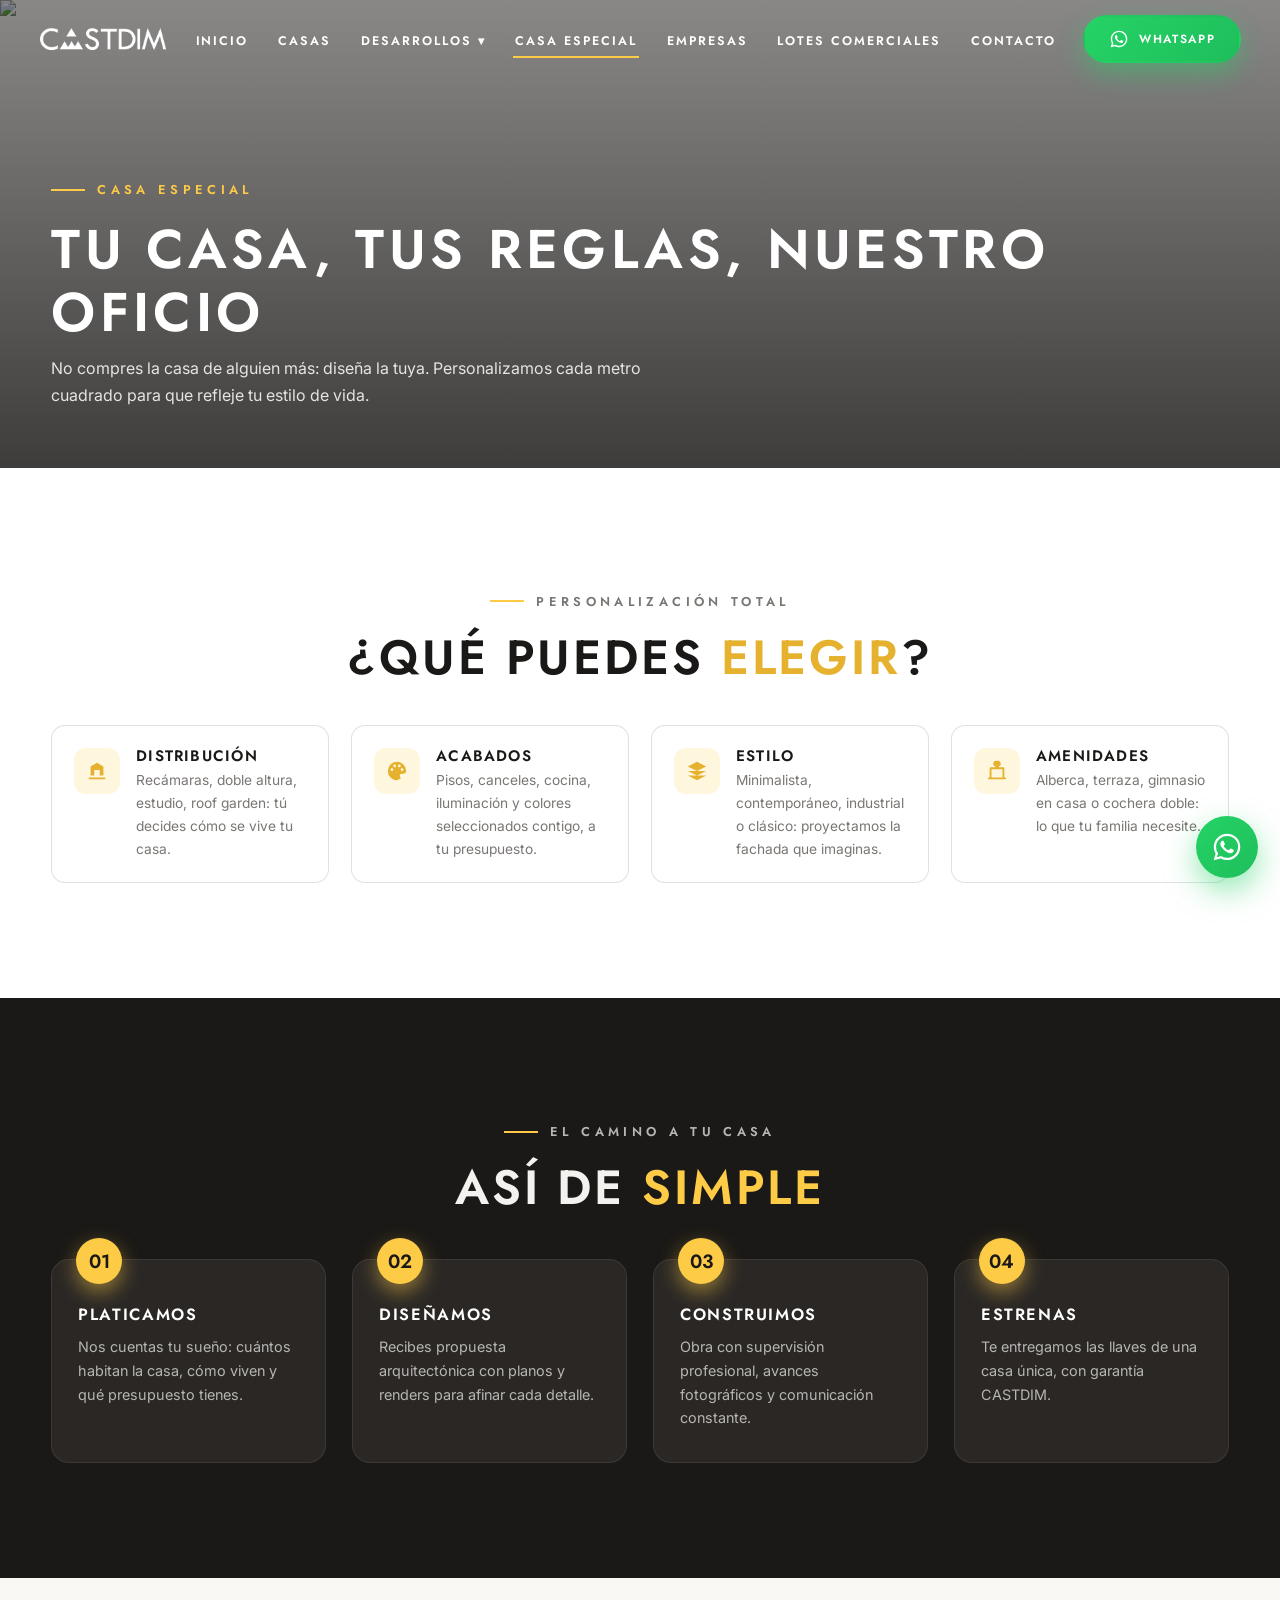
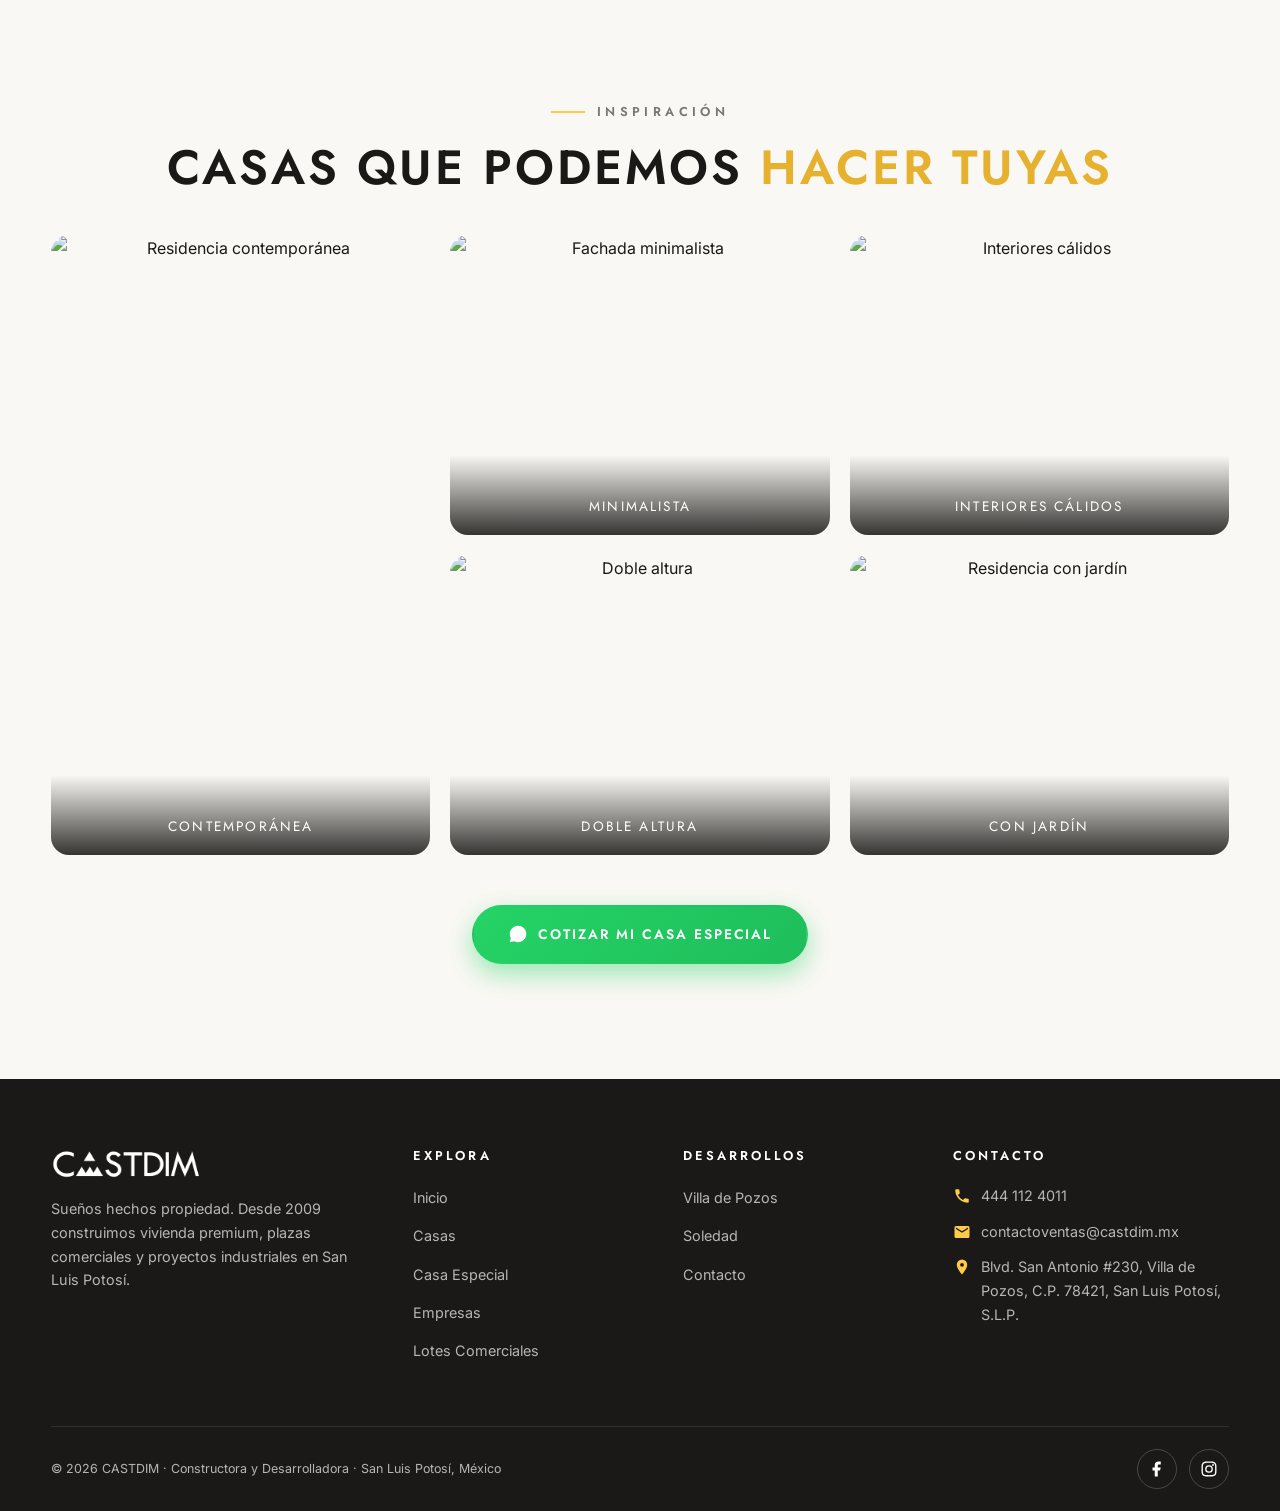
==== casa-especial.html @ ad2b8aef "Add files via upload" ====
<!DOCTYPE html>
<html lang="es">
<head>
  <meta charset="UTF-8">
  <meta name="viewport" content="width=device-width, initial-scale=1">
  <title>Casa Especial · Diseño Personalizado | CASTDIM</title>
  <meta name="description" content="Diseñamos y construimos tu casa a la medida en San Luis Potosí: distribución, acabados y estilo personalizados. Proyectos especiales CASTDIM.">
  <link rel="icon" type="image/png" href="img/castdim-icon.png">
  <link rel="preconnect" href="https://fonts.googleapis.com">
  <link rel="preconnect" href="https://fonts.gstatic.com" crossorigin>
  <link href="https://fonts.googleapis.com/css2?family=Jost:wght@400;500;600&family=Inter:wght@400;500;600&display=swap" rel="stylesheet">
  <link rel="stylesheet" href="css/style.css">
</head>
<body data-page="casa-especial" data-nav="overlay">
  <div id="site-header"></div>

  <section class="page-hero">
    <div class="page-hero__media">
      <img src="https://images.unsplash.com/photo-1512917774080-9991f1c4c750?q=80&w=1900&auto=format&fit=crop" alt="Casa especial personalizada">
    </div>
    <div class="container">
      <span class="kicker">Casa especial</span>
      <h1>Tu casa, tus reglas, nuestro oficio</h1>
      <p>No compres la casa de alguien más: diseña la tuya. Personalizamos cada metro cuadrado para que refleje tu estilo de vida.</p>
    </div>
  </section>

  <section class="section">
    <div class="container center">
      <span class="kicker">Personalización total</span>
      <h2 class="section-title">¿Qué puedes <em>elegir</em>?</h2>
      <div class="perks" style="margin-top:40px; text-align:left;">
        <div class="perk reveal">
          <div class="perk__icon"><svg viewBox="0 0 24 24"><path d="M3 21v-2h18v2H3zM5 17V7l7-4 7 4v10h-4v-6h-6v6H5z"/></svg></div>
          <div><h3>Distribución</h3><p>Recámaras, doble altura, estudio, roof garden: tú decides cómo se vive tu casa.</p></div>
        </div>
        <div class="perk reveal" data-delay="1">
          <div class="perk__icon"><svg viewBox="0 0 24 24"><path d="M12 22a10 10 0 1 1 0-20 10 10 0 0 1 10 10c0 1.66-1.34 3-3 3h-2a2 2 0 0 0-2 2c0 .5.2.98.46 1.34.26.36.46.8.46 1.16 0 1-.9 1.5-1.92 1.5zM6.5 12a1.5 1.5 0 1 0 0-3 1.5 1.5 0 0 0 0 3zm3-4a1.5 1.5 0 1 0 0-3 1.5 1.5 0 0 0 0 3zm5 0a1.5 1.5 0 1 0 0-3 1.5 1.5 0 0 0 0 3zm3 4a1.5 1.5 0 1 0 0-3 1.5 1.5 0 0 0 0 3z"/></svg></div>
          <div><h3>Acabados</h3><p>Pisos, canceles, cocina, iluminación y colores seleccionados contigo, a tu presupuesto.</p></div>
        </div>
        <div class="perk reveal" data-delay="2">
          <div class="perk__icon"><svg viewBox="0 0 24 24"><path d="M12 2 2 7l10 5 10-5-10-5zM2 17l10 5 10-5M2 12l10 5 10-5"/></svg></div>
          <div><h3>Estilo</h3><p>Minimalista, contemporáneo, industrial o clásico: proyectamos la fachada que imaginas.</p></div>
        </div>
        <div class="perk reveal" data-delay="3">
          <div class="perk__icon"><svg viewBox="0 0 24 24"><path d="M12 8c1.1 0 2-.9 2-2s-.9-2-2-2-2 .9-2 2 .9 2 2 2zm9 11h-1V9a1 1 0 0 0-1-1h-5V6.83A3.001 3.001 0 0 0 12 1a3 3 0 0 0-2 5.83V8H5a1 1 0 0 0-1 1v10H3a1 1 0 1 0 0 2h18a1 1 0 1 0 0-2zM6 10h12v9H6v-9z"/></svg></div>
          <div><h3>Amenidades</h3><p>Alberca, terraza, gimnasio en casa o cochera doble: lo que tu familia necesite.</p></div>
        </div>
      </div>
    </div>
  </section>

  <section class="section section--dark">
    <div class="container">
      <div class="center">
        <span class="kicker">El camino a tu casa</span>
        <h2 class="section-title">Así de <em>simple</em></h2>
      </div>
      <div class="steps" style="margin-top:44px;">
        <div class="step reveal">
          <h3>Platicamos</h3>
          <p>Nos cuentas tu sueño: cuántos habitan la casa, cómo viven y qué presupuesto tienes.</p>
        </div>
        <div class="step reveal" data-delay="1">
          <h3>Diseñamos</h3>
          <p>Recibes propuesta arquitectónica con planos y renders para afinar cada detalle.</p>
        </div>
        <div class="step reveal" data-delay="2">
          <h3>Construimos</h3>
          <p>Obra con supervisión profesional, avances fotográficos y comunicación constante.</p>
        </div>
        <div class="step reveal" data-delay="3">
          <h3>Estrenas</h3>
          <p>Te entregamos las llaves de una casa única, con garantía CASTDIM.</p>
        </div>
      </div>
    </div>
  </section>

  <section class="section section--cream">
    <div class="container center">
      <span class="kicker">Inspiración</span>
      <h2 class="section-title">Casas que podemos <em>hacer tuyas</em></h2>
      <div class="gallery" style="margin-top:40px;">
        <figure class="reveal">
          <img src="https://images.unsplash.com/photo-1580587771525-78b9dba3b914?q=80&w=1200&auto=format&fit=crop" alt="Residencia contemporánea">
          <figcaption>Contemporánea</figcaption>
        </figure>
        <figure class="reveal" data-delay="1">
          <img src="https://images.unsplash.com/photo-1600585154526-990dced4db0d?q=80&w=1200&auto=format&fit=crop" alt="Fachada minimalista">
          <figcaption>Minimalista</figcaption>
        </figure>
        <figure class="reveal" data-delay="2">
          <img src="https://images.unsplash.com/photo-1600566753086-00f18fb6b3ea?q=80&w=1200&auto=format&fit=crop" alt="Interiores cálidos">
          <figcaption>Interiores cálidos</figcaption>
        </figure>
        <figure class="reveal" data-delay="3">
          <img src="https://images.unsplash.com/photo-1600607687939-ce8a6c25118c?q=80&w=1200&auto=format&fit=crop" alt="Doble altura">
          <figcaption>Doble altura</figcaption>
        </figure>
        <figure class="reveal" data-delay="4">
          <img src="https://images.unsplash.com/photo-1613490493576-7fde63acd811?q=80&w=1200&auto=format&fit=crop" alt="Residencia con jardín">
          <figcaption>Con jardín</figcaption>
        </figure>
      </div>
      <div style="margin-top:50px;">
        <a class="btn btn--wa" data-wa="Hola CASTDIM, quiero cotizar una Casa Especial diseñada a mi medida."><svg viewBox="0 0 24 24" width="20" height="20" fill="currentColor"><path d="M12.04 2C6.58 2 2.13 6.45 2.13 11.91c0 1.75.46 3.45 1.32 4.95L2 22l5.25-1.38a9.87 9.87 0 0 0 4.79 1.22h.01c5.46 0 9.9-4.45 9.9-9.91 0-2.65-1.03-5.14-2.9-7.01A9.82 9.82 0 0 0 12.04 2z"/></svg> Cotizar mi casa especial</a>
      </div>
    </div>
  </section>

  <div id="site-footer"></div>
  <script src="js/main.js"></script>
</body>
</html>
---- css/style.css ----
/* ============================================================
   CASTDIM — Sueños hechos propiedad
   Hoja de estilos principal
   Paleta: dorado #fecb47 · plata #b7b6b3 · piedra #797673
   ============================================================ */

:root {
  --gold: #fecb47;
  --gold-dark: #e5b12e;
  --silver: #b7b6b3;
  --stone: #797673;
  --ink: #1b1917;
  --ink-soft: #2a2725;
  --paper: #ffffff;
  --cream: #faf8f4;
  --line: rgba(121, 118, 115, 0.22);
  --wa: #25d366;
  --wa-dark: #1ebe5b;
  --shadow-sm: 0 4px 14px rgba(27, 25, 23, 0.08);
  --shadow-md: 0 14px 40px rgba(27, 25, 23, 0.14);
  --shadow-lg: 0 24px 70px rgba(27, 25, 23, 0.22);
  --radius: 18px;
  --font-display: "Jost", "Segoe UI", sans-serif;
  --font-body: "Inter", "Segoe UI", sans-serif;
  --nav-h: 78px;
}

*, *::before, *::after { box-sizing: border-box; margin: 0; padding: 0; }

html { scroll-behavior: smooth; }

body {
  font-family: var(--font-body);
  color: var(--ink);
  background: var(--paper);
  line-height: 1.65;
  -webkit-font-smoothing: antialiased;
  overflow-x: hidden;
}

img { max-width: 100%; display: block; }
a { color: inherit; text-decoration: none; }
ul { list-style: none; }

h1, h2, h3, h4 {
  font-family: var(--font-display);
  font-weight: 600;
  line-height: 1.15;
  letter-spacing: 0.02em;
}

/* ---------- utilidades ---------- */
.container { width: min(1180px, 92%); margin-inline: auto; }

.section { padding: clamp(70px, 9vw, 120px) 0; }
.section--cream { background: var(--cream); }
.section--dark { background: var(--ink); color: #f4f2ef; }

.kicker {
  display: inline-flex;
  align-items: center;
  gap: 12px;
  font-family: var(--font-display);
  font-size: 0.8rem;
  font-weight: 600;
  letter-spacing: 0.34em;
  text-transform: uppercase;
  color: var(--stone);
  margin-bottom: 18px;
}
.kicker::before {
  content: "";
  width: 34px; height: 2px;
  background: var(--gold);
}
.section--dark .kicker { color: var(--silver); }

.section-title {
  font-size: clamp(1.9rem, 4.2vw, 3rem);
  text-transform: uppercase;
  letter-spacing: 0.06em;
  margin-bottom: 20px;
}
.section-title em {
  font-style: normal;
  color: var(--gold-dark);
}
.section--dark .section-title em { color: var(--gold); }

.section-lead {
  max-width: 640px;
  color: var(--stone);
  font-size: 1.06rem;
  margin-bottom: 46px;
}
.section--dark .section-lead { color: var(--silver); }

.center { text-align: center; }
.center .section-lead, .center .kicker { margin-inline: auto; }

/* ---------- botones ---------- */
.btn {
  display: inline-flex;
  align-items: center;
  justify-content: center;
  gap: 10px;
  font-family: var(--font-display);
  font-weight: 600;
  font-size: 0.86rem;
  letter-spacing: 0.14em;
  text-transform: uppercase;
  padding: 16px 34px;
  border-radius: 999px;
  border: 2px solid transparent;
  cursor: pointer;
  transition: transform 0.3s ease, box-shadow 0.3s ease, background 0.3s ease, color 0.3s ease;
  will-change: transform;
}
.btn:hover { transform: translateY(-3px); }
.btn:active { transform: translateY(-1px) scale(0.98); }

.btn--gold {
  background: linear-gradient(135deg, var(--gold), var(--gold-dark));
  color: var(--ink);
  box-shadow: 0 10px 26px rgba(254, 203, 71, 0.4);
}
.btn--gold:hover { box-shadow: 0 16px 34px rgba(254, 203, 71, 0.55); }

.btn--ghost {
  border-color: rgba(255, 255, 255, 0.65);
  color: #fff;
  background: rgba(255, 255, 255, 0.06);
  backdrop-filter: blur(6px);
}
.btn--ghost:hover { background: #fff; color: var(--ink); }

.btn--dark {
  background: var(--ink);
  color: #fff;
}
.btn--dark:hover { background: var(--ink-soft); box-shadow: var(--shadow-md); }

.btn--wa {
  background: linear-gradient(135deg, var(--wa), var(--wa-dark));
  color: #fff;
  box-shadow: 0 10px 26px rgba(37, 211, 102, 0.45);
}
.btn--wa:hover { box-shadow: 0 16px 36px rgba(37, 211, 102, 0.6); }
.btn--wa svg { width: 20px; height: 20px; fill: currentColor; }

/* ---------- navegación ---------- */
.nav {
  position: fixed;
  inset: 0 0 auto 0;
  z-index: 100;
  height: var(--nav-h);
  display: flex;
  align-items: center;
  transition: background 0.4s ease, box-shadow 0.4s ease;
}
.nav--solid {
  background: rgba(255, 255, 255, 0.94);
  backdrop-filter: blur(14px);
  box-shadow: 0 2px 24px rgba(27, 25, 23, 0.1);
}
.nav__inner {
  width: min(1280px, 94%);
  margin-inline: auto;
  display: flex;
  align-items: center;
  justify-content: space-between;
  gap: 20px;
}
.nav__logo img { height: 26px; width: auto; transition: filter 0.4s ease; }
.nav--overlay:not(.nav--solid) .nav__logo img { filter: brightness(0) invert(1); }

.nav__links {
  display: flex;
  align-items: center;
  gap: clamp(14px, 2vw, 30px);
}
.nav__links > li { position: relative; }
.nav__links a.nav__link {
  font-family: var(--font-display);
  font-size: 0.78rem;
  font-weight: 600;
  letter-spacing: 0.16em;
  text-transform: uppercase;
  color: var(--ink);
  padding: 8px 2px;
  position: relative;
  white-space: nowrap;
}
.nav--overlay:not(.nav--solid) .nav__links a.nav__link { color: #fff; }
.nav__links a.nav__link::after {
  content: "";
  position: absolute;
  left: 0; bottom: 0;
  width: 100%; height: 2px;
  background: var(--gold);
  transform: scaleX(0);
  transform-origin: left;
  transition: transform 0.3s ease;
}
.nav__links a.nav__link:hover::after,
.nav__links a.nav__link.is-active::after { transform: scaleX(1); }

/* dropdown desarrollos */
.nav__drop {
  position: absolute;
  top: calc(100% + 14px);
  left: 50%;
  transform: translate(-50%, 8px);
  min-width: 230px;
  background: #fff;
  border-radius: 14px;
  box-shadow: var(--shadow-md);
  padding: 10px;
  opacity: 0;
  visibility: hidden;
  transition: all 0.28s ease;
}
.nav__links li:hover .nav__drop,
.nav__links li:focus-within .nav__drop {
  opacity: 1;
  visibility: visible;
  transform: translate(-50%, 0);
}
.nav__drop a {
  display: block;
  padding: 12px 16px;
  border-radius: 10px;
  font-size: 0.8rem;
  font-family: var(--font-display);
  font-weight: 600;
  letter-spacing: 0.1em;
  text-transform: uppercase;
  color: var(--ink) !important;
  transition: background 0.2s ease;
}
.nav__drop a:hover { background: var(--cream); color: var(--gold-dark) !important; }

/* extras del menú móvil (ícono y mensaje): ocultos en escritorio */
.nav__menu-extra { display: none; }

.nav__cta { flex-shrink: 0; }
.nav__cta .btn { padding: 12px 24px; font-size: 0.74rem; }

/* hamburguesa */
.nav__burger {
  display: none;
  width: 44px; height: 44px;
  background: none;
  border: 0;
  cursor: pointer;
  flex-direction: column;
  align-items: center;
  justify-content: center;
  gap: 6px;
  z-index: 110;
}
.nav__burger span {
  width: 26px; height: 2.5px;
  background: var(--ink);
  border-radius: 2px;
  transition: transform 0.35s ease, opacity 0.35s ease, background 0.35s ease;
}
.nav--overlay:not(.nav--solid) .nav__burger span { background: #fff; }
body.menu-open .nav__burger span { background: var(--ink) !important; }
body.menu-open .nav__burger span:nth-child(1) { transform: translateY(8.5px) rotate(45deg); }
body.menu-open .nav__burger span:nth-child(2) { opacity: 0; }
body.menu-open .nav__burger span:nth-child(3) { transform: translateY(-8.5px) rotate(-45deg); }

/* ---------- hero ---------- */
.hero {
  position: relative;
  min-height: 100svh;
  display: flex;
  align-items: center;
  justify-content: center;
  text-align: center;
  color: #fff;
  overflow: hidden;
  isolation: isolate;
}
.hero__media {
  position: absolute;
  inset: 0;
  z-index: -2;
}
.hero__media img, .hero__media video {
  width: 100%; height: 100%;
  object-fit: cover;
  animation: heroZoom 18s ease-out forwards;
}
@keyframes heroZoom {
  from { transform: scale(1.12); }
  to { transform: scale(1); }
}
.hero::after {
  content: "";
  position: absolute;
  inset: 0;
  z-index: -1;
  background: linear-gradient(180deg, rgba(20, 18, 16, 0.55) 0%, rgba(20, 18, 16, 0.35) 45%, rgba(20, 18, 16, 0.78) 100%);
}
.hero__content { width: min(860px, 92%); padding-top: var(--nav-h); }
.hero__logo {
  height: clamp(52px, 8vw, 92px);
  width: auto;
  margin: 0 auto 26px;
  filter: brightness(0) invert(1) drop-shadow(0 6px 30px rgba(0,0,0,0.35));
  opacity: 0;
  animation: riseIn 1.1s ease 0.2s forwards;
}
.hero__tag {
  font-family: var(--font-display);
  font-weight: 400;
  font-size: clamp(1.05rem, 2.4vw, 1.55rem);
  letter-spacing: 0.42em;
  text-transform: uppercase;
  color: var(--gold);
  opacity: 0;
  animation: riseIn 1.1s ease 0.55s forwards;
}
.hero__sub {
  margin: 22px auto 38px;
  max-width: 560px;
  color: rgba(255, 255, 255, 0.86);
  font-size: 1.05rem;
  opacity: 0;
  animation: riseIn 1.1s ease 0.85s forwards;
}
.hero__actions {
  display: flex;
  gap: 16px;
  justify-content: center;
  flex-wrap: wrap;
  opacity: 0;
  animation: riseIn 1.1s ease 1.1s forwards;
}
@keyframes riseIn {
  from { opacity: 0; transform: translateY(34px); }
  to { opacity: 1; transform: translateY(0); }
}
.hero__scroll {
  position: absolute;
  bottom: 30px; left: 50%;
  transform: translateX(-50%);
  width: 26px; height: 44px;
  border: 2px solid rgba(255, 255, 255, 0.6);
  border-radius: 20px;
  opacity: 0;
  animation: riseIn 1s ease 1.6s forwards;
}
.hero__scroll::before {
  content: "";
  position: absolute;
  top: 8px; left: 50%;
  width: 4px; height: 9px;
  margin-left: -2px;
  border-radius: 4px;
  background: var(--gold);
  animation: scrollDot 1.8s ease-in-out infinite;
}
@keyframes scrollDot {
  0% { transform: translateY(0); opacity: 1; }
  70% { transform: translateY(14px); opacity: 0; }
  100% { transform: translateY(0); opacity: 0; }
}

/* hero interior (páginas secundarias) */
.page-hero {
  position: relative;
  min-height: clamp(380px, 52vh, 520px);
  display: flex;
  align-items: flex-end;
  color: #fff;
  isolation: isolate;
  padding-bottom: 60px;
}
.page-hero__media { position: absolute; inset: 0; z-index: -2; }
.page-hero__media img { width: 100%; height: 100%; object-fit: cover; }
.page-hero::after {
  content: "";
  position: absolute; inset: 0; z-index: -1;
  background: linear-gradient(180deg, rgba(20,18,16,0.5), rgba(20,18,16,0.82));
}
.page-hero h1 {
  font-size: clamp(2rem, 5vw, 3.4rem);
  text-transform: uppercase;
  letter-spacing: 0.08em;
}
.page-hero p { color: rgba(255,255,255,0.85); max-width: 620px; margin-top: 12px; }
.page-hero .kicker { color: var(--gold); }
.page-hero .kicker::before { background: var(--gold); }

/* ---------- franja de estadísticas ---------- */
.stats {
  background: var(--ink);
  color: #fff;
  padding: 54px 0;
}
.stats__grid {
  display: grid;
  grid-template-columns: repeat(3, 1fr);
  gap: 30px;
  text-align: center;
}
.stat__num {
  font-family: var(--font-display);
  font-size: clamp(2.4rem, 5vw, 3.6rem);
  font-weight: 600;
  color: var(--gold);
  line-height: 1;
}
.stat__num span { font-size: 0.6em; }
.stat__label {
  margin-top: 10px;
  font-size: 0.8rem;
  letter-spacing: 0.22em;
  text-transform: uppercase;
  color: var(--silver);
}

/* ---------- historia ---------- */
.split {
  display: grid;
  grid-template-columns: 1fr 1fr;
  gap: clamp(36px, 6vw, 80px);
  align-items: center;
}
.split__media {
  position: relative;
  border-radius: var(--radius);
  overflow: hidden;
  box-shadow: var(--shadow-lg);
}
.split__media img {
  width: 100%;
  height: clamp(340px, 46vw, 520px);
  object-fit: cover;
  transition: transform 0.8s ease;
}
.split__media:hover img { transform: scale(1.05); }
.split__media::after {
  content: "";
  position: absolute;
  inset: auto auto -26px -26px;
  width: 120px; height: 120px;
  background: var(--gold);
  clip-path: polygon(50% 0, 100% 100%, 0 100%);
  opacity: 0.9;
}
.split__body p { color: var(--stone); margin-bottom: 18px; }
.split__body strong { color: var(--ink); }

/* ---------- proyectos (logos privadas) ---------- */
.brands {
  display: grid;
  grid-template-columns: repeat(4, 1fr);
  gap: 26px;
}
.brand-card {
  background: #fff;
  border: 1px solid var(--line);
  border-radius: var(--radius);
  padding: 40px 26px 30px;
  text-align: center;
  transition: transform 0.4s ease, box-shadow 0.4s ease, border-color 0.4s ease;
}
.brand-card:hover {
  transform: translateY(-10px);
  box-shadow: var(--shadow-md);
  border-color: var(--gold);
}
.brand-card img {
  height: 110px;
  width: auto;
  margin: 0 auto 18px;
  object-fit: contain;
}
.brand-card h3 { font-size: 1rem; letter-spacing: 0.14em; text-transform: uppercase; }
.brand-card p { font-size: 0.82rem; color: var(--stone); margin-top: 6px; }
.brand-card .tag {
  display: inline-block;
  margin-top: 14px;
  font-size: 0.68rem;
  font-family: var(--font-display);
  font-weight: 600;
  letter-spacing: 0.16em;
  text-transform: uppercase;
  color: var(--gold-dark);
  background: rgba(254, 203, 71, 0.16);
  border-radius: 999px;
  padding: 6px 14px;
}

/* ---------- tarjetas de propiedades ---------- */
.cards {
  display: grid;
  grid-template-columns: repeat(auto-fit, minmax(300px, 1fr));
  gap: 30px;
}
.card {
  background: #fff;
  border-radius: var(--radius);
  overflow: hidden;
  box-shadow: var(--shadow-sm);
  display: flex;
  flex-direction: column;
  transition: transform 0.45s ease, box-shadow 0.45s ease;
}
.card:hover { transform: translateY(-10px); box-shadow: var(--shadow-lg); }
.card__media {
  position: relative;
  height: 250px;
  overflow: hidden;
}
.card__media img {
  width: 100%; height: 100%;
  object-fit: cover;
  transition: transform 0.7s ease;
}
.card:hover .card__media img { transform: scale(1.09); }
.card__badge {
  position: absolute;
  top: 16px; left: 16px;
  background: var(--gold);
  color: var(--ink);
  font-family: var(--font-display);
  font-size: 0.68rem;
  font-weight: 600;
  letter-spacing: 0.14em;
  text-transform: uppercase;
  padding: 8px 16px;
  border-radius: 999px;
  box-shadow: 0 6px 18px rgba(0,0,0,0.25);
}
.card__badge--dark { background: var(--ink); color: var(--gold); }
.card__body { padding: 28px 26px 30px; display: flex; flex-direction: column; flex: 1; }
.card__body h3 {
  font-size: 1.3rem;
  text-transform: uppercase;
  letter-spacing: 0.08em;
}
.card__loc {
  font-size: 0.82rem;
  color: var(--stone);
  margin: 4px 0 16px;
  display: flex;
  align-items: center;
  gap: 6px;
}
.card__specs {
  display: flex;
  flex-wrap: wrap;
  gap: 10px 18px;
  padding: 14px 0;
  border-top: 1px solid var(--line);
  border-bottom: 1px solid var(--line);
  font-size: 0.84rem;
  color: var(--ink-soft);
}
.card__specs span { display: inline-flex; align-items: center; gap: 7px; }
.card__specs svg { width: 17px; height: 17px; fill: var(--gold-dark); flex-shrink: 0; }
.card__price {
  margin: 18px 0 6px;
  font-family: var(--font-display);
  font-size: 1.55rem;
  font-weight: 600;
}
.card__price s {
  font-size: 0.62em;
  color: var(--stone);
  font-weight: 400;
  margin-right: 10px;
}
.card__body .btn { margin-top: auto; width: 100%; }
.card__body p.card__desc { color: var(--stone); font-size: 0.92rem; margin-bottom: 18px; }

/* ---------- CTA split (¿buscas casa o proyecto?) ---------- */
.choose {
  display: grid;
  grid-template-columns: 1fr 1fr;
  min-height: 520px;
}
.choose__panel {
  position: relative;
  display: flex;
  flex-direction: column;
  justify-content: flex-end;
  padding: clamp(36px, 5vw, 64px);
  color: #fff;
  isolation: isolate;
  overflow: hidden;
}
.choose__panel img {
  position: absolute; inset: 0;
  width: 100%; height: 100%;
  object-fit: cover;
  z-index: -2;
  transition: transform 0.9s ease;
}
.choose__panel::after {
  content: "";
  position: absolute; inset: 0; z-index: -1;
  background: linear-gradient(180deg, rgba(20,18,16,0.24), rgba(20,18,16,0.85));
  transition: background 0.5s ease;
}
.choose__panel:hover img { transform: scale(1.06); }
.choose__panel h3 {
  font-size: clamp(1.5rem, 3vw, 2.2rem);
  text-transform: uppercase;
  letter-spacing: 0.1em;
  margin-bottom: 12px;
}
.choose__panel p { color: rgba(255,255,255,0.85); max-width: 420px; margin-bottom: 26px; }
.choose__panel .btn { align-self: flex-start; }

/* ---------- proceso (casa especial / empresas) ---------- */
.steps {
  display: grid;
  grid-template-columns: repeat(4, 1fr);
  gap: 26px;
  counter-reset: step;
}
.step {
  position: relative;
  background: #fff;
  border-radius: var(--radius);
  border: 1px solid var(--line);
  padding: 46px 26px 32px;
  transition: transform 0.4s ease, box-shadow 0.4s ease;
}
.step:hover { transform: translateY(-8px); box-shadow: var(--shadow-md); }
.step::before {
  counter-increment: step;
  content: counter(step, decimal-leading-zero);
  position: absolute;
  top: -22px; left: 24px;
  font-family: var(--font-display);
  font-size: 1.2rem;
  font-weight: 600;
  color: var(--ink);
  background: var(--gold);
  width: 46px; height: 46px;
  border-radius: 50%;
  display: grid;
  place-items: center;
  box-shadow: 0 8px 20px rgba(254,203,71,0.5);
}
.step h3 { font-size: 1.02rem; text-transform: uppercase; letter-spacing: 0.1em; margin-bottom: 10px; }
.step p { font-size: 0.9rem; color: var(--stone); }

.section--dark .step { background: var(--ink-soft); border-color: rgba(255,255,255,0.08); }
.section--dark .step h3 { color: #fff; }
.section--dark .step p { color: var(--silver); }

/* ---------- galería ---------- */
.gallery {
  display: grid;
  grid-template-columns: repeat(3, 1fr);
  gap: 20px;
}
.gallery figure {
  position: relative;
  border-radius: var(--radius);
  overflow: hidden;
  height: 300px;
}
.gallery figure:nth-child(1) { grid-row: span 2; height: 620px; }
.gallery img {
  width: 100%; height: 100%;
  object-fit: cover;
  transition: transform 0.7s ease;
}
.gallery figure:hover img { transform: scale(1.08); }
.gallery figcaption {
  position: absolute;
  inset: auto 0 0 0;
  padding: 40px 22px 18px;
  background: linear-gradient(transparent, rgba(20,18,16,0.85));
  color: #fff;
  font-family: var(--font-display);
  font-size: 0.85rem;
  letter-spacing: 0.16em;
  text-transform: uppercase;
}

/* ---------- banda CTA ---------- */
.cta-band {
  position: relative;
  isolation: isolate;
  color: #fff;
  text-align: center;
  padding: clamp(80px, 11vw, 140px) 0;
}
.cta-band__media { position: absolute; inset: 0; z-index: -2; }
.cta-band__media img { width: 100%; height: 100%; object-fit: cover; }
.cta-band::after {
  content: "";
  position: absolute; inset: 0; z-index: -1;
  background: rgba(20, 18, 16, 0.78);
}
.cta-band h2 {
  font-size: clamp(1.8rem, 4vw, 2.8rem);
  text-transform: uppercase;
  letter-spacing: 0.1em;
  max-width: 780px;
  margin: 0 auto 18px;
}
.cta-band h2 em { font-style: normal; color: var(--gold); }
.cta-band p { color: rgba(255,255,255,0.82); max-width: 560px; margin: 0 auto 36px; }
.cta-band .btn-row { display: flex; gap: 16px; justify-content: center; flex-wrap: wrap; }

/* ---------- listas de beneficios ---------- */
.perks {
  display: grid;
  grid-template-columns: repeat(auto-fit, minmax(240px, 1fr));
  gap: 22px;
}
.perk {
  display: flex;
  gap: 16px;
  align-items: flex-start;
  background: #fff;
  border: 1px solid var(--line);
  border-radius: 14px;
  padding: 22px;
  transition: transform 0.35s ease, box-shadow 0.35s ease;
}
.perk:hover { transform: translateY(-5px); box-shadow: var(--shadow-sm); }
.perk__icon {
  flex-shrink: 0;
  width: 46px; height: 46px;
  border-radius: 12px;
  background: rgba(254, 203, 71, 0.18);
  display: grid;
  place-items: center;
}
.perk__icon svg { width: 22px; height: 22px; fill: var(--gold-dark); }
.perk h3 { font-size: 0.95rem; text-transform: uppercase; letter-spacing: 0.08em; margin-bottom: 4px; }
.perk p { font-size: 0.86rem; color: var(--stone); }

/* ---------- contacto ---------- */
.contact-grid {
  display: grid;
  grid-template-columns: 1fr 1.15fr;
  gap: clamp(36px, 5vw, 70px);
  align-items: start;
}
.contact-item {
  display: flex;
  gap: 18px;
  align-items: flex-start;
  padding: 20px 0;
  border-bottom: 1px solid var(--line);
}
.contact-item:last-of-type { border-bottom: 0; }
.contact-item .perk__icon { background: rgba(254, 203, 71, 0.2); }
.contact-item h3 { font-size: 0.8rem; letter-spacing: 0.2em; text-transform: uppercase; color: var(--stone); margin-bottom: 4px; }
.contact-item a, .contact-item p { font-size: 1.02rem; font-weight: 500; color: var(--ink); }
.contact-item a:hover { color: var(--gold-dark); }

.form {
  background: #fff;
  border-radius: var(--radius);
  box-shadow: var(--shadow-md);
  padding: clamp(28px, 4vw, 46px);
}
.form h3 { text-transform: uppercase; letter-spacing: 0.1em; margin-bottom: 8px; }
.form > p { color: var(--stone); font-size: 0.92rem; margin-bottom: 26px; }
.form label {
  display: block;
  font-family: var(--font-display);
  font-size: 0.72rem;
  font-weight: 600;
  letter-spacing: 0.18em;
  text-transform: uppercase;
  color: var(--stone);
  margin: 18px 0 8px;
}
.form input, .form select, .form textarea {
  width: 100%;
  font-family: var(--font-body);
  font-size: 0.98rem;
  color: var(--ink);
  background: var(--cream);
  border: 1.5px solid transparent;
  border-radius: 12px;
  padding: 14px 16px;
  outline: none;
  transition: border-color 0.25s ease, background 0.25s ease;
}
.form input:focus, .form select:focus, .form textarea:focus {
  border-color: var(--gold);
  background: #fff;
}
.form textarea { min-height: 120px; resize: vertical; }
.form .btn { width: 100%; margin-top: 26px; }

.map-wrap {
  border-radius: var(--radius);
  overflow: hidden;
  box-shadow: var(--shadow-md);
  height: 420px;
}
.map-wrap iframe { width: 100%; height: 100%; border: 0; }

/* ---------- footer ---------- */
.footer {
  background: var(--ink);
  color: var(--silver);
  padding: 70px 0 0;
}
.footer__grid {
  display: grid;
  grid-template-columns: 1.4fr 1fr 1fr 1.2fr;
  gap: 40px;
  padding-bottom: 50px;
}
.footer__brand img { height: 30px; width: auto; filter: brightness(0) invert(1); margin-bottom: 18px; }
.footer__brand p { font-size: 0.9rem; max-width: 300px; }
.footer h4 {
  color: #fff;
  font-size: 0.8rem;
  letter-spacing: 0.24em;
  text-transform: uppercase;
  margin-bottom: 20px;
}
.footer ul li { margin-bottom: 12px; }
.footer ul a {
  font-size: 0.9rem;
  transition: color 0.25s ease, padding-left 0.25s ease;
}
.footer ul a:hover { color: var(--gold); padding-left: 6px; }
.footer__contact li {
  display: flex;
  gap: 10px;
  font-size: 0.9rem;
  margin-bottom: 14px;
}
.footer__contact svg { width: 18px; height: 18px; fill: var(--gold); flex-shrink: 0; margin-top: 3px; }
.footer__bottom {
  border-top: 1px solid rgba(255,255,255,0.1);
  padding: 22px 0;
  display: flex;
  justify-content: space-between;
  align-items: center;
  gap: 14px;
  flex-wrap: wrap;
  font-size: 0.78rem;
}
.footer__social { display: flex; gap: 12px; }
.footer__social a {
  width: 40px; height: 40px;
  border-radius: 50%;
  border: 1px solid rgba(255,255,255,0.2);
  display: grid;
  place-items: center;
  transition: background 0.3s ease, border-color 0.3s ease, transform 0.3s ease;
}
.footer__social a:hover { background: var(--gold); border-color: var(--gold); transform: translateY(-4px); }
.footer__social svg { width: 18px; height: 18px; fill: #fff; transition: fill 0.3s ease; }
.footer__social a:hover svg { fill: var(--ink); }

/* ---------- botón flotante WhatsApp ---------- */
.wa-float {
  position: fixed;
  right: 22px; bottom: 22px;
  z-index: 90;
  width: 62px; height: 62px;
  border-radius: 50%;
  background: linear-gradient(135deg, var(--wa), var(--wa-dark));
  display: grid;
  place-items: center;
  box-shadow: 0 12px 30px rgba(37, 211, 102, 0.5);
  transition: transform 0.3s ease;
  animation: waPulse 2.6s ease-out infinite;
}
.wa-float:hover { transform: scale(1.1) rotate(8deg); }
.wa-float svg { width: 32px; height: 32px; fill: #fff; }
@keyframes waPulse {
  0% { box-shadow: 0 12px 30px rgba(37,211,102,0.5), 0 0 0 0 rgba(37,211,102,0.45); }
  70% { box-shadow: 0 12px 30px rgba(37,211,102,0.5), 0 0 0 22px rgba(37,211,102,0); }
  100% { box-shadow: 0 12px 30px rgba(37,211,102,0.5), 0 0 0 0 rgba(37,211,102,0); }
}

/* ---------- animaciones de scroll ---------- */
.reveal {
  opacity: 0;
  transform: translateY(44px);
  transition: opacity 0.9s cubic-bezier(0.16, 1, 0.3, 1), transform 0.9s cubic-bezier(0.16, 1, 0.3, 1);
}
.reveal--left { transform: translateX(-54px); }
.reveal--right { transform: translateX(54px); }
.reveal.is-visible { opacity: 1; transform: none; }
.reveal[data-delay="1"] { transition-delay: 0.12s; }
.reveal[data-delay="2"] { transition-delay: 0.24s; }
.reveal[data-delay="3"] { transition-delay: 0.36s; }
.reveal[data-delay="4"] { transition-delay: 0.48s; }

/* placeholder para imágenes rotas */
img.img-fallback {
  background: linear-gradient(135deg, var(--silver), var(--stone));
  object-fit: cover;
}

/* ---------- responsive ---------- */
@media (max-width: 1024px) {
  .brands { grid-template-columns: repeat(2, 1fr); }
  .steps { grid-template-columns: repeat(2, 1fr); gap: 34px 22px; }
  .footer__grid { grid-template-columns: 1fr 1fr; }
}

@media (max-width: 880px) {
  :root { --nav-h: 68px; }

  /* backdrop-filter convierte al nav en contenedor de elementos fixed
     y rompe el menú de pantalla completa: en móvil se desactiva */
  .nav--solid {
    backdrop-filter: none;
    -webkit-backdrop-filter: none;
    background: rgba(255, 255, 255, 0.98);
  }

  .nav__cta { display: none; }
  .nav__burger { display: flex; }
  .nav__links {
    position: fixed;
    inset: 0;
    background: rgba(255, 255, 255, 0.98);
    backdrop-filter: blur(18px);
    flex-direction: column;
    justify-content: center;
    gap: 8px;
    opacity: 0;
    visibility: hidden;
    transition: opacity 0.4s ease;
    z-index: 105;
  }
  body.menu-open .nav__links { opacity: 1; visibility: visible; }
  .nav__links a.nav__link {
    color: var(--ink) !important;
    font-size: 1.05rem;
    padding: 12px 20px;
  }
  .nav__links > li {
    opacity: 0;
    transform: translateY(18px);
    transition: opacity 0.4s ease, transform 0.4s ease;
  }
  body.menu-open .nav__links > li { opacity: 1; transform: none; }
  body.menu-open .nav__links > li:nth-child(1) { transition-delay: 0.05s; }
  body.menu-open .nav__links > li:nth-child(2) { transition-delay: 0.08s; }
  body.menu-open .nav__links > li:nth-child(3) { transition-delay: 0.13s; }
  body.menu-open .nav__links > li:nth-child(4) { transition-delay: 0.18s; }
  body.menu-open .nav__links > li:nth-child(5) { transition-delay: 0.23s; }
  body.menu-open .nav__links > li:nth-child(6) { transition-delay: 0.28s; }
  body.menu-open .nav__links > li:nth-child(7) { transition-delay: 0.33s; }
  body.menu-open .nav__links > li:nth-child(8) { transition-delay: 0.38s; }
  body.menu-open .nav__links > li:nth-child(9) { transition-delay: 0.43s; }
  body.menu-open .nav__links > li:nth-child(10) { transition-delay: 0.48s; }

  /* extras del menú móvil */
  .nav__menu-extra { display: block; }
  .nav__links > li.nav__menu-msg-wrap {
    position: absolute;
    top: 88px;
    left: 0;
    right: 0;
    text-align: center;
    pointer-events: none;
  }
  .nav__menu-msg {
    display: inline-flex;
    align-items: center;
    gap: 12px;
    font-family: var(--font-display);
    font-size: 0.72rem;
    font-weight: 600;
    letter-spacing: 0.3em;
    text-transform: uppercase;
    color: var(--stone);
  }
  .nav__menu-msg::before,
  .nav__menu-msg::after {
    content: "";
    width: 26px;
    height: 2px;
    background: var(--gold);
  }
  .nav__menu-icon-wrap { margin-bottom: 10px; }
  .nav__menu-icon {
    height: 56px;
    width: auto;
    margin: 0 auto;
  }
  .nav__drop {
    position: static;
    transform: none;
    opacity: 1;
    visibility: visible;
    box-shadow: none;
    background: transparent;
    min-width: 0;
    padding: 0;
    text-align: center;
  }
  .nav__drop a { font-size: 0.82rem; color: var(--stone) !important; padding: 8px; }
  body.menu-open { overflow: hidden; }

  .split { grid-template-columns: 1fr; }
  .choose { grid-template-columns: 1fr; }
  .choose__panel { min-height: 380px; }
  .contact-grid { grid-template-columns: 1fr; }
  .gallery { grid-template-columns: 1fr 1fr; }
  .gallery figure:nth-child(1) { grid-row: auto; height: 300px; grid-column: span 2; }
}

@media (max-width: 560px) {
  .stats__grid { grid-template-columns: 1fr; gap: 34px; }
  .brands { grid-template-columns: 1fr; }
  .steps { grid-template-columns: 1fr; gap: 36px; }
  .gallery { grid-template-columns: 1fr; }
  .gallery figure:nth-child(1) { grid-column: auto; }
  .footer__grid { grid-template-columns: 1fr; gap: 34px; }
  .btn { width: 100%; }
  .hero__actions .btn, .cta-band .btn-row .btn { width: min(320px, 100%); }
  .wa-float { width: 56px; height: 56px; right: 16px; bottom: 16px; }
}

/* reduce motion */
@media (prefers-reduced-motion: reduce) {
  *, *::before, *::after {
    animation-duration: 0.01ms !important;
    animation-iteration-count: 1 !important;
    transition-duration: 0.01ms !important;
  }
  html { scroll-behavior: auto; }
  .reveal { opacity: 1; transform: none; }
}
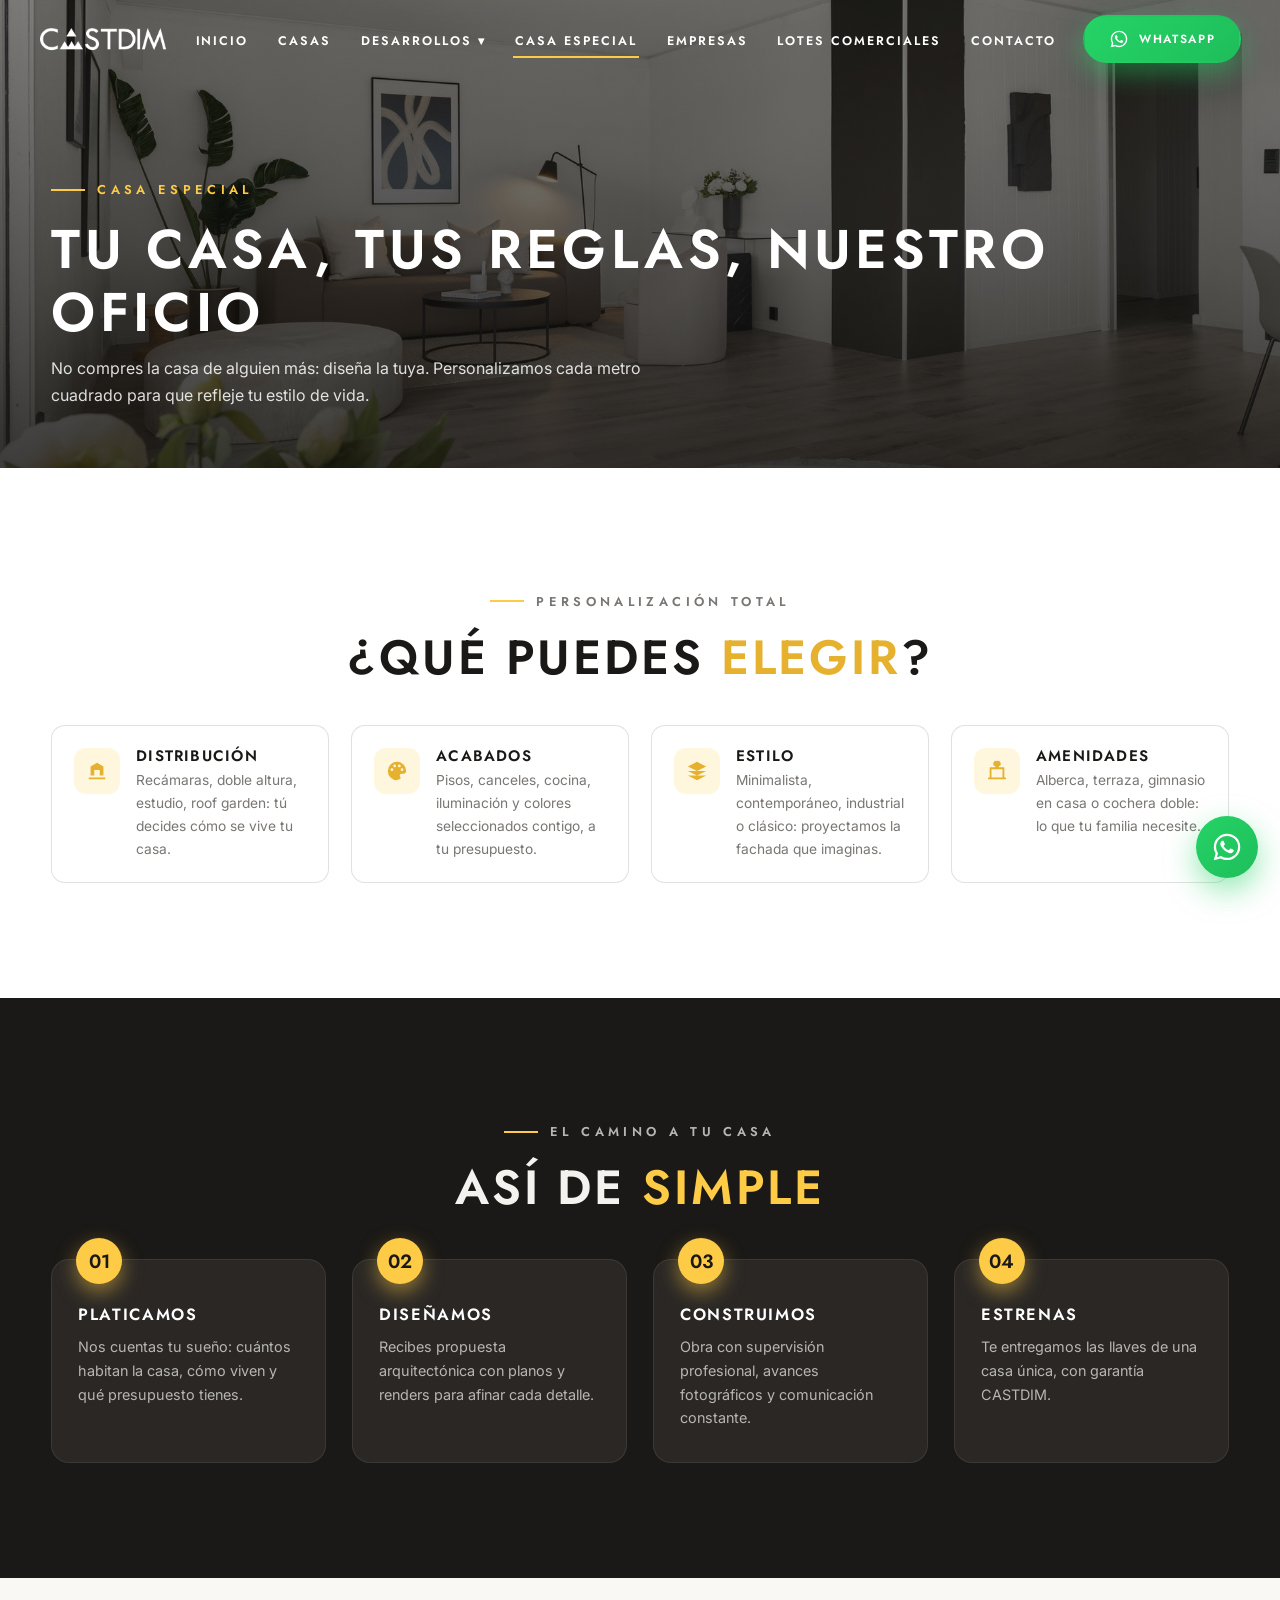
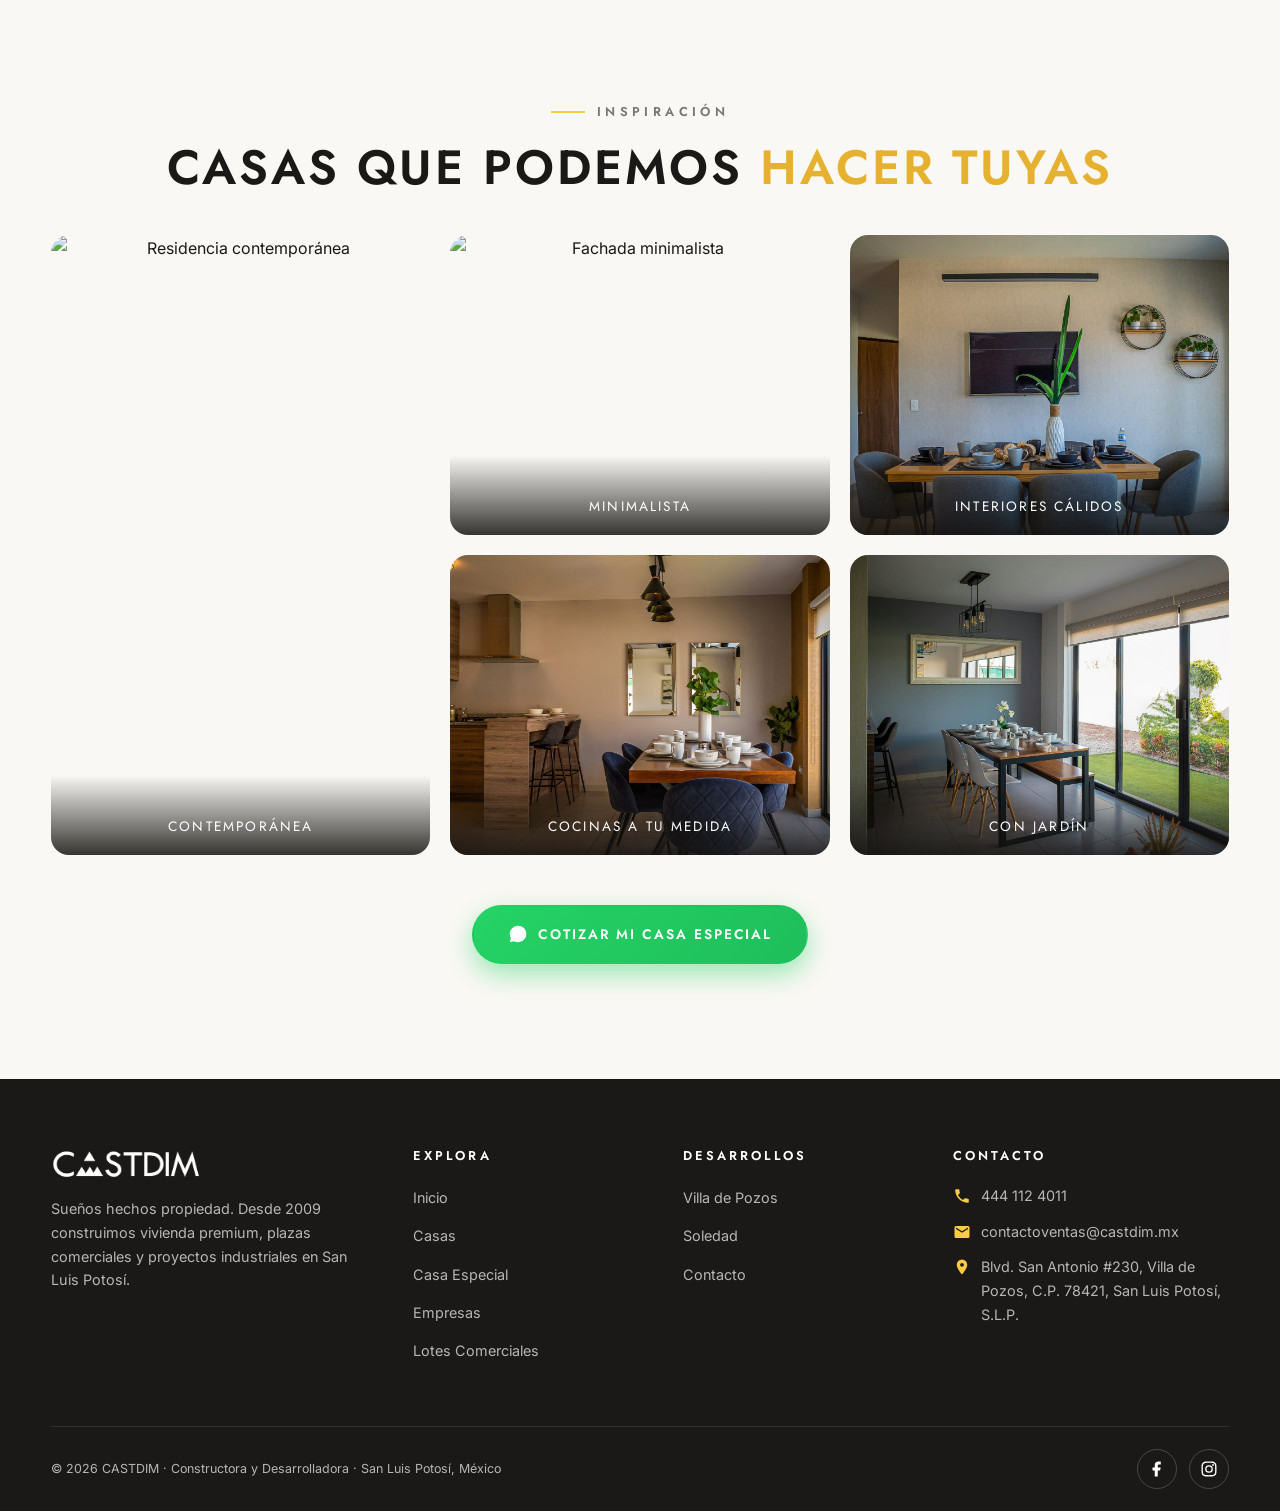
==== commit a6078151: "Actualización general del sitio - Portada minimalista: fondo blanco, logo oscuro y lema oficial en M" ====
--- a/casa-especial.html
+++ b/casa-especial.html
@@ -16,7 +16,7 @@
 
   <section class="page-hero">
     <div class="page-hero__media">
-      <img src="https://images.unsplash.com/photo-1512917774080-9991f1c4c750?q=80&w=1900&auto=format&fit=crop" alt="Casa especial personalizada">
+      <img src="img/interior-sala.jpg" alt="Casa especial personalizada">
     </div>
     <div class="container">
       <span class="kicker">Casa especial</span>
@@ -83,33 +83,33 @@
       <h2 class="section-title">Casas que podemos <em>hacer tuyas</em></h2>
       <div class="gallery" style="margin-top:40px;">
         <figure class="reveal">
-          <img src="https://images.unsplash.com/photo-1580587771525-78b9dba3b914?q=80&w=1200&auto=format&fit=crop" alt="Residencia contemporánea">
+          <img src="https://isdhjai.github.io/Terram-Beirut/images/fachada.jpg" alt="Residencia contemporánea">
           <figcaption>Contemporánea</figcaption>
         </figure>
         <figure class="reveal" data-delay="1">
-          <img src="https://images.unsplash.com/photo-1600585154526-990dced4db0d?q=80&w=1200&auto=format&fit=crop" alt="Fachada minimalista">
+          <img src="https://isdhjai.github.io/Terram-Marsella/images/fachada.jpg" alt="Fachada minimalista">
           <figcaption>Minimalista</figcaption>
         </figure>
         <figure class="reveal" data-delay="2">
-          <img src="https://images.unsplash.com/photo-1600566753086-00f18fb6b3ea?q=80&w=1200&auto=format&fit=crop" alt="Interiores cálidos">
+          <img src="img/interior-comedor-tv.jpg" alt="Interiores cálidos">
           <figcaption>Interiores cálidos</figcaption>
         </figure>
         <figure class="reveal" data-delay="3">
-          <img src="https://images.unsplash.com/photo-1600607687939-ce8a6c25118c?q=80&w=1200&auto=format&fit=crop" alt="Doble altura">
-          <figcaption>Doble altura</figcaption>
+          <img src="img/interior-cocina-barra.jpg" alt="Cocina a tu medida">
+          <figcaption>Cocinas a tu medida</figcaption>
         </figure>
         <figure class="reveal" data-delay="4">
-          <img src="https://images.unsplash.com/photo-1613490493576-7fde63acd811?q=80&w=1200&auto=format&fit=crop" alt="Residencia con jardín">
+          <img src="img/interior-comedor-jardin.jpg" alt="Residencia con jardín">
           <figcaption>Con jardín</figcaption>
         </figure>
       </div>
       <div style="margin-top:50px;">
-        <a class="btn btn--wa" data-wa="Hola CASTDIM, quiero cotizar una Casa Especial diseñada a mi medida."><svg viewBox="0 0 24 24" width="20" height="20" fill="currentColor"><path d="M12.04 2C6.58 2 2.13 6.45 2.13 11.91c0 1.75.46 3.45 1.32 4.95L2 22l5.25-1.38a9.87 9.87 0 0 0 4.79 1.22h.01c5.46 0 9.9-4.45 9.9-9.91 0-2.65-1.03-5.14-2.9-7.01A9.82 9.82 0 0 0 12.04 2z"/></svg> Cotizar mi casa especial</a>
+        <a class="btn btn--wa" data-wa-num="524444289945" data-wa="Hola CASTDIM, quiero cotizar una Casa Especial diseñada a mi medida."><svg viewBox="0 0 24 24" width="20" height="20" fill="currentColor"><path d="M12.04 2C6.58 2 2.13 6.45 2.13 11.91c0 1.75.46 3.45 1.32 4.95L2 22l5.25-1.38a9.87 9.87 0 0 0 4.79 1.22h.01c5.46 0 9.9-4.45 9.9-9.91 0-2.65-1.03-5.14-2.9-7.01A9.82 9.82 0 0 0 12.04 2z"/></svg> Cotizar mi casa especial</a>
       </div>
     </div>
   </section>
 
   <div id="site-footer"></div>
-  <script src="js/main.js"></script>
+  <script src="js/main.js?v=2"></script>
 </body>
 </html>
--- a/css/style.css
+++ b/css/style.css
@@ -279,58 +279,45 @@
   align-items: center;
   justify-content: center;
   text-align: center;
-  color: #fff;
+  color: var(--ink);
+  background: var(--paper);
   overflow: hidden;
   isolation: isolate;
 }
-.hero__media {
-  position: absolute;
-  inset: 0;
-  z-index: -2;
-}
-.hero__media img, .hero__media video {
-  width: 100%; height: 100%;
-  object-fit: cover;
-  animation: heroZoom 18s ease-out forwards;
-}
-@keyframes heroZoom {
-  from { transform: scale(1.12); }
-  to { transform: scale(1); }
-}
-.hero::after {
-  content: "";
-  position: absolute;
-  inset: 0;
-  z-index: -1;
-  background: linear-gradient(180deg, rgba(20, 18, 16, 0.55) 0%, rgba(20, 18, 16, 0.35) 45%, rgba(20, 18, 16, 0.78) 100%);
-}
 .hero__content { width: min(860px, 92%); padding-top: var(--nav-h); }
 .hero__logo {
-  height: clamp(52px, 8vw, 92px);
+  height: clamp(64px, 10vw, 118px);
   width: auto;
-  margin: 0 auto 26px;
-  filter: brightness(0) invert(1) drop-shadow(0 6px 30px rgba(0,0,0,0.35));
+  margin: 0 auto 30px;
   opacity: 0;
   animation: riseIn 1.1s ease 0.2s forwards;
 }
 .hero__tag {
-  font-family: var(--font-display);
+  font-family: "Montserrat", var(--font-body);
   font-weight: 400;
-  font-size: clamp(1.05rem, 2.4vw, 1.55rem);
-  letter-spacing: 0.42em;
-  text-transform: uppercase;
-  color: var(--gold);
+  font-size: clamp(1.35rem, 3.2vw, 2.1rem);
+  letter-spacing: 0.01em;
+  color: var(--ink);
   opacity: 0;
   animation: riseIn 1.1s ease 0.55s forwards;
 }
+.hero__tag strong { font-weight: 700; }
+.hero__tag span { color: var(--gold); }
 .hero__sub {
   margin: 22px auto 38px;
   max-width: 560px;
-  color: rgba(255, 255, 255, 0.86);
+  color: var(--stone);
   font-size: 1.05rem;
   opacity: 0;
   animation: riseIn 1.1s ease 0.85s forwards;
 }
+.hero .btn--ghost {
+  border-color: var(--stone);
+  color: var(--ink);
+  background: transparent;
+  backdrop-filter: none;
+}
+.hero .btn--ghost:hover { background: var(--ink); color: #fff; border-color: var(--ink); }
 .hero__actions {
   display: flex;
   gap: 16px;
@@ -348,7 +335,7 @@
   bottom: 30px; left: 50%;
   transform: translateX(-50%);
   width: 26px; height: 44px;
-  border: 2px solid rgba(255, 255, 255, 0.6);
+  border: 2px solid var(--silver);
   border-radius: 20px;
   opacity: 0;
   animation: riseIn 1s ease 1.6s forwards;
@@ -495,6 +482,92 @@
   border-radius: 999px;
   padding: 6px 14px;
 }
+/* logos blancos: chip oscuro para que sean visibles sobre tarjeta blanca */
+.brand-card img.logo--dark {
+  background: var(--ink);
+  padding: 12px 16px;
+  border-radius: 12px;
+}
+.brand-card .tag--done {
+  color: var(--stone);
+  background: rgba(121, 118, 115, 0.14);
+}
+
+/* ---------- modal de desarrollo (pestaña emergente) ---------- */
+.modal-overlay {
+  position: fixed;
+  inset: 0;
+  z-index: 200;
+  background: rgba(20, 18, 16, 0.65);
+  display: flex;
+  align-items: center;
+  justify-content: center;
+  padding: 20px;
+  opacity: 0;
+  visibility: hidden;
+  transition: opacity 0.3s ease, visibility 0.3s ease;
+}
+.modal-overlay.is-open { opacity: 1; visibility: visible; }
+.modal {
+  background: #fff;
+  border-radius: var(--radius);
+  width: min(680px, 100%);
+  max-height: min(88vh, 900px);
+  overflow-y: auto;
+  position: relative;
+  transform: translateY(24px);
+  transition: transform 0.3s ease;
+  box-shadow: var(--shadow-lg);
+}
+.modal-overlay.is-open .modal { transform: translateY(0); }
+.modal__close {
+  position: absolute;
+  top: 14px; right: 14px;
+  z-index: 2;
+  width: 38px; height: 38px;
+  border: none;
+  border-radius: 50%;
+  background: rgba(255, 255, 255, 0.92);
+  color: var(--ink);
+  font-size: 1.1rem;
+  line-height: 1;
+  cursor: pointer;
+  box-shadow: var(--shadow-sm);
+}
+.modal__close:hover { background: var(--gold); }
+.modal__media { height: 250px; overflow: hidden; }
+.modal__media img { width: 100%; height: 100%; object-fit: cover; }
+.modal__media--soon {
+  display: flex;
+  align-items: center;
+  justify-content: center;
+  background: linear-gradient(135deg, var(--cream), #ece8e0);
+}
+.modal__media--soon img { width: 26%; height: auto; object-fit: contain; opacity: 0.85; }
+.modal__body { padding: 30px 32px 34px; }
+.modal__body h3 { font-size: 1.45rem; text-transform: uppercase; letter-spacing: 0.08em; }
+.modal__body p { color: var(--ink-soft); font-size: 0.95rem; margin: 14px 0 0; }
+.modal__amenities { display: flex; flex-wrap: wrap; gap: 8px; margin: 18px 0 0; }
+.modal__amenities span {
+  font-size: 0.76rem;
+  background: var(--cream);
+  border: 1px solid var(--line);
+  border-radius: 999px;
+  padding: 6px 12px;
+  color: var(--ink-soft);
+}
+.modal__models { list-style: none; margin: 20px 0 0; border-top: 1px solid var(--line); }
+.modal__models li {
+  display: flex;
+  justify-content: space-between;
+  gap: 12px;
+  padding: 10px 0;
+  border-bottom: 1px solid var(--line);
+  font-size: 0.9rem;
+  color: var(--ink-soft);
+}
+.modal__models li b { font-weight: 600; color: var(--ink); }
+.modal__body .btn { width: 100%; margin-top: 24px; }
 
 /* ---------- tarjetas de propiedades ---------- */
 .cards {
@@ -578,6 +651,38 @@
 }
 .card__body .btn { margin-top: auto; width: 100%; }
 .card__body p.card__desc { color: var(--stone); font-size: 0.92rem; margin-bottom: 18px; }
+.card__from {
+  font-size: 0.6em;
+  color: var(--stone);
+  font-weight: 400;
+  margin-right: 8px;
+  text-transform: uppercase;
+  letter-spacing: 0.08em;
+}
+.card__media--soon {
+  display: flex;
+  align-items: center;
+  justify-content: center;
+  background: linear-gradient(135deg, var(--cream), #ece8e0);
+}
+.card__media--soon img {
+  width: 46%;
+  height: auto;
+  object-fit: contain;
+  opacity: 0.85;
+}
+.card:hover .card__media--soon img,
+.card:hover .card__media.card__media--soon img { transform: none; }
+
+/* encabezado de grupo dentro de secciones de casas */
+.group-head {
+  font-size: clamp(1.15rem, 2.2vw, 1.5rem);
+  text-transform: uppercase;
+  letter-spacing: 0.12em;
+  margin: clamp(44px, 6vw, 64px) 0 24px;
+  padding-left: 16px;
+  border-left: 4px solid var(--gold);
+}
 
 /* ---------- CTA split (¿buscas casa o proyecto?) ---------- */
 .choose {
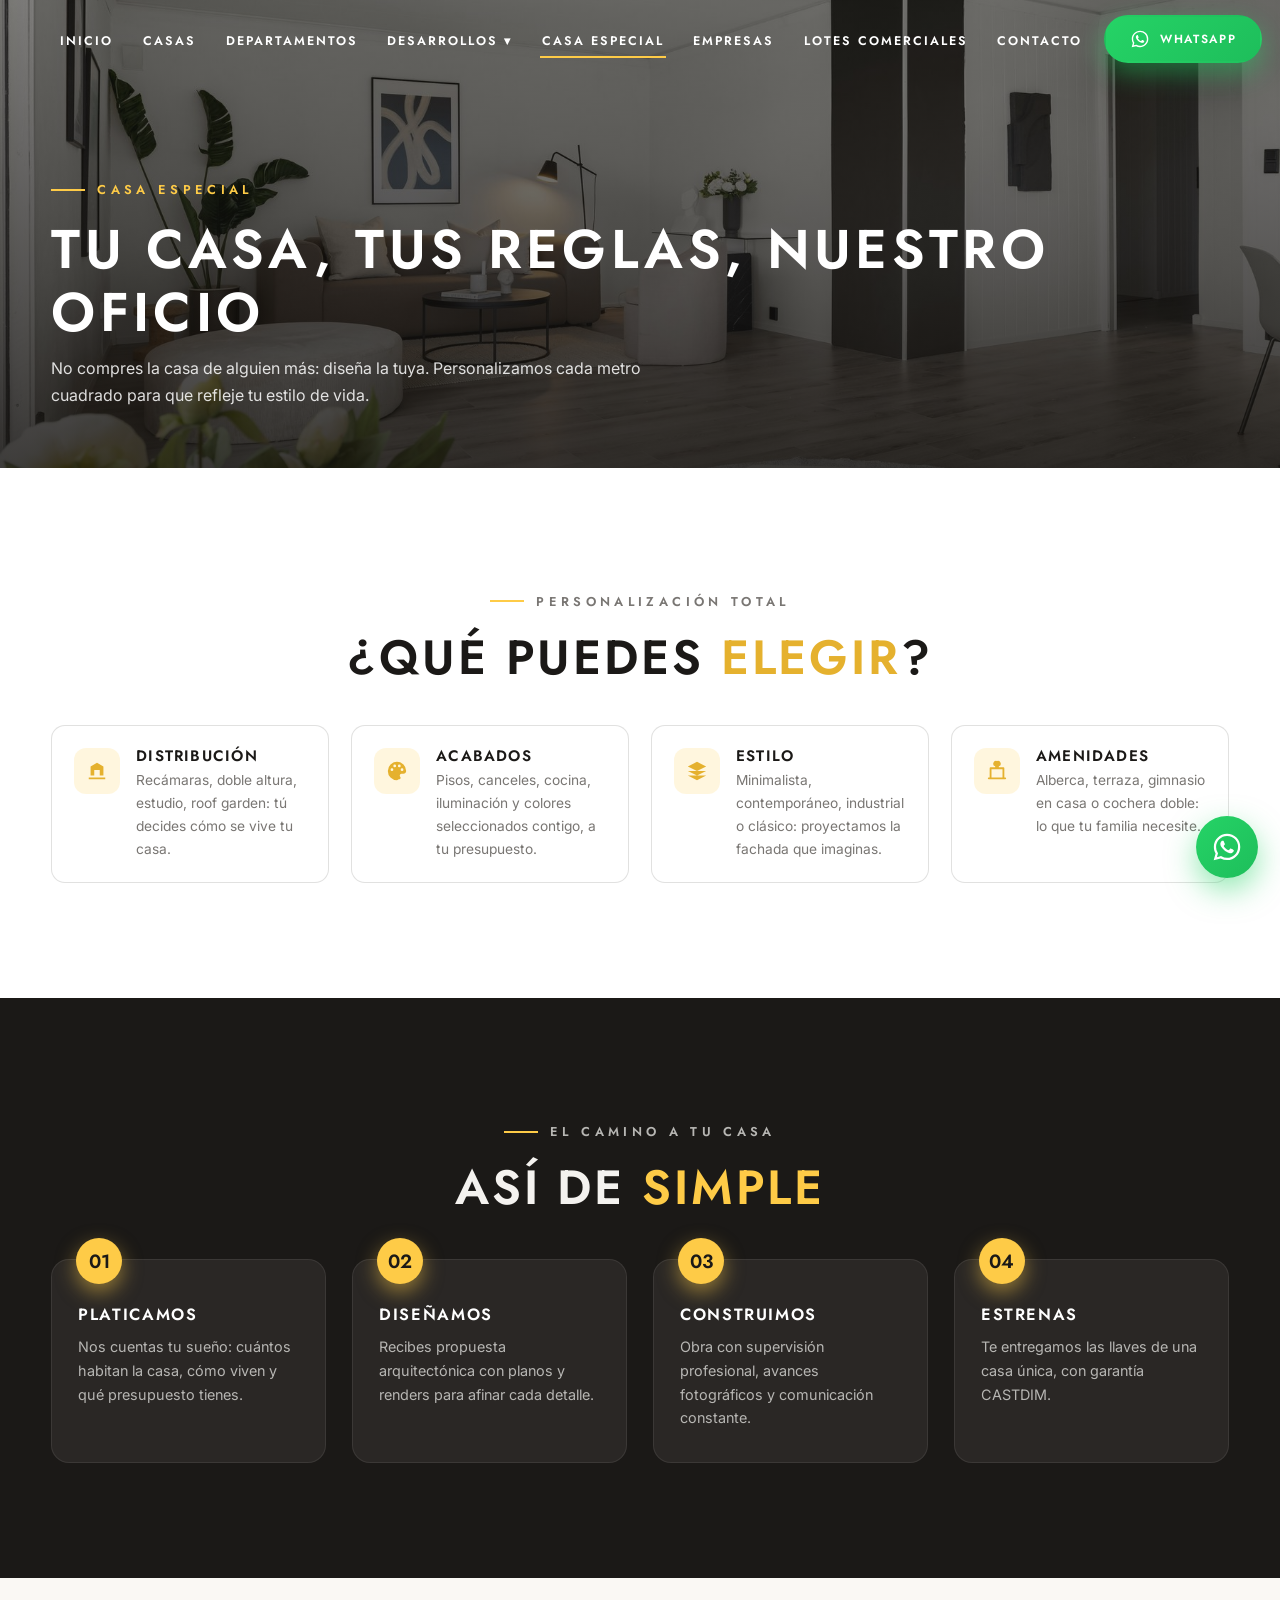
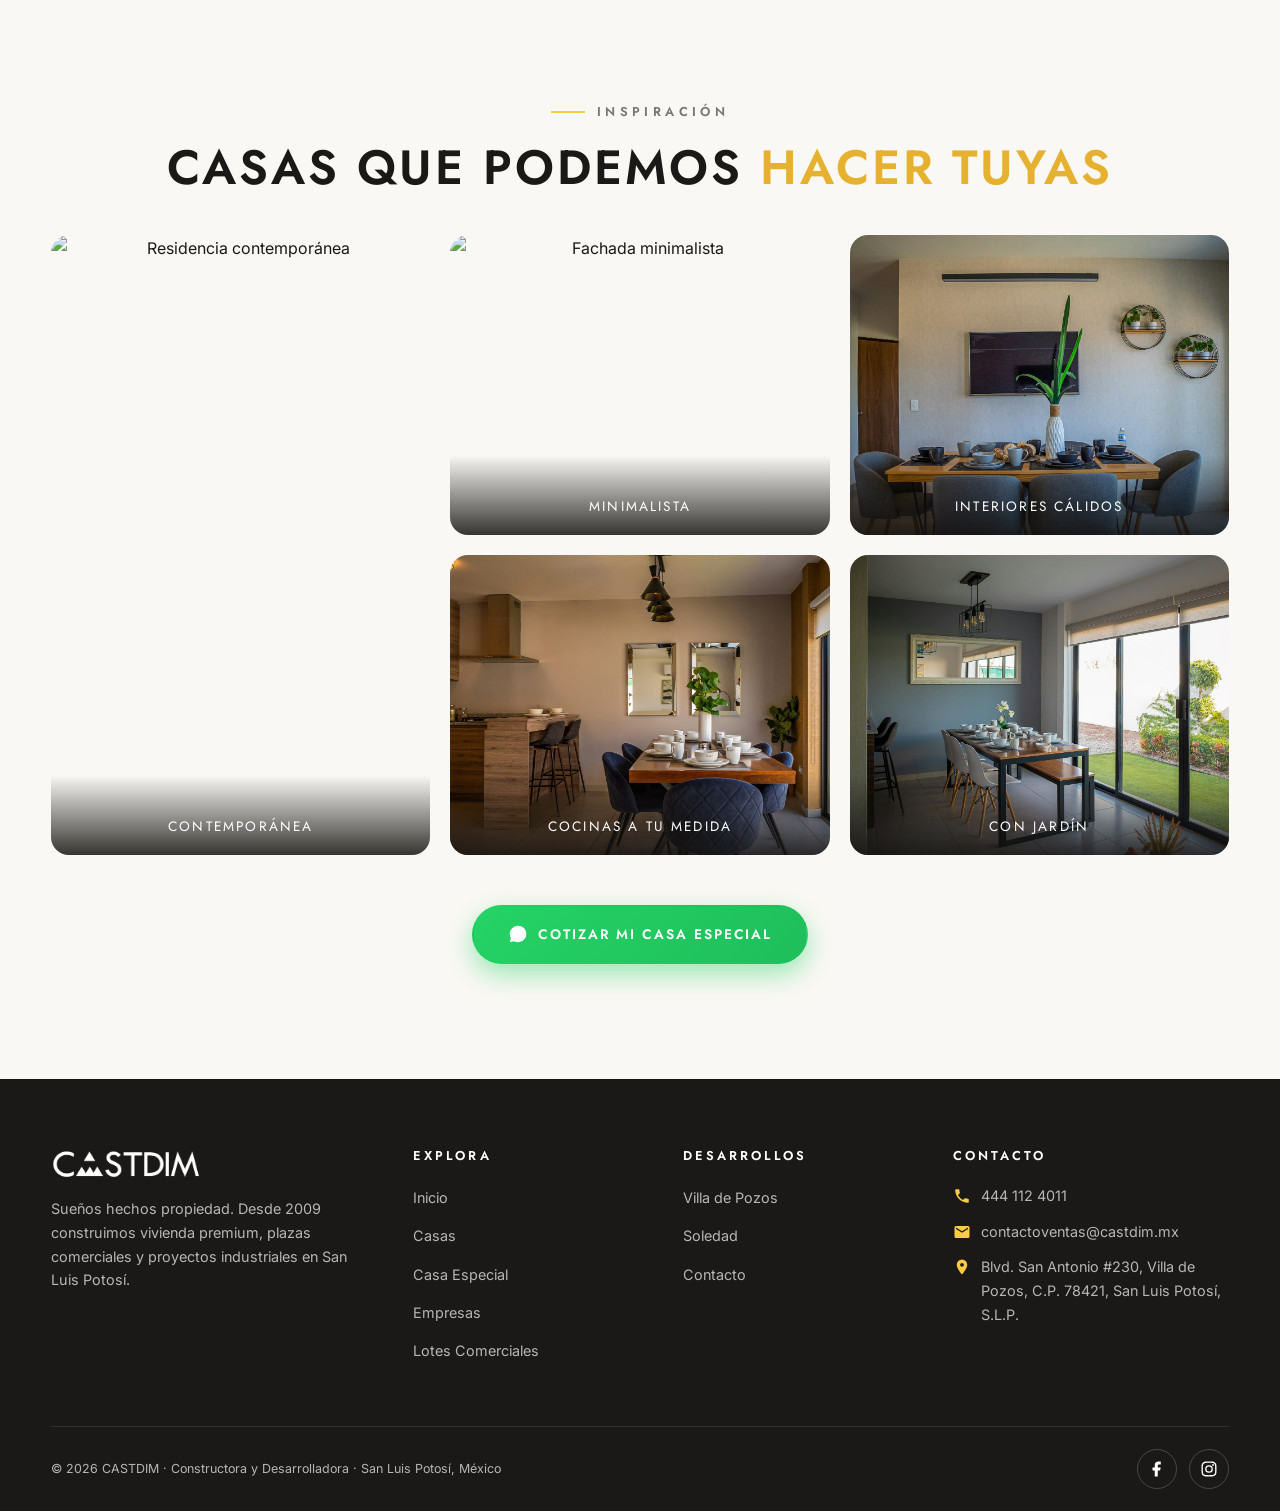
==== commit 61359f1d: "Rediseña los selects del filtro y agrega cache-busting al CSS - Filtro de casas.html: selects tipo p" ====
--- a/casa-especial.html
+++ b/casa-especial.html
@@ -9,7 +9,7 @@
   <link rel="preconnect" href="https://fonts.googleapis.com">
   <link rel="preconnect" href="https://fonts.gstatic.com" crossorigin>
   <link href="https://fonts.googleapis.com/css2?family=Jost:wght@400;500;600&family=Inter:wght@400;500;600&display=swap" rel="stylesheet">
-  <link rel="stylesheet" href="css/style.css">
+  <link rel="stylesheet" href="css/style.css?v=3">
 </head>
 <body data-page="casa-especial" data-nav="overlay">
   <div id="site-header"></div>
--- a/css/style.css
+++ b/css/style.css
@@ -382,6 +382,60 @@
 .page-hero .kicker { color: var(--gold); }
 .page-hero .kicker::before { background: var(--gold); }
 
+/* ---------- barra de filtro (casas/departamentos) ---------- */
+.filter-bar {
+  position: sticky;
+  top: var(--nav-h);
+  z-index: 40;
+  background: #fff;
+  padding: 18px 0;
+  box-shadow: var(--shadow-sm);
+}
+.filter-bar__inner {
+  display: flex;
+  flex-wrap: wrap;
+  gap: 16px;
+}
+.filter-bar__field {
+  display: flex;
+  align-items: center;
+  gap: 12px;
+  flex: 1 1 260px;
+  background: var(--cream);
+  border: 1.5px solid transparent;
+  border-radius: 999px;
+  padding: 6px 8px 6px 20px;
+  transition: border-color 0.25s ease, box-shadow 0.25s ease;
+}
+.filter-bar__field:focus-within { border-color: var(--gold); box-shadow: 0 0 0 4px rgba(254, 203, 71, 0.2); }
+.filter-bar__field label {
+  font-family: var(--font-display);
+  font-size: 0.68rem;
+  font-weight: 600;
+  letter-spacing: 0.14em;
+  text-transform: uppercase;
+  color: var(--stone);
+  white-space: nowrap;
+}
+.filter-bar__field select {
+  flex: 1;
+  appearance: none;
+  -webkit-appearance: none;
+  -moz-appearance: none;
+  font-family: var(--font-body);
+  font-weight: 500;
+  font-size: 0.95rem;
+  color: var(--ink);
+  background: #fff url('data:image/svg+xml;utf8,<svg xmlns="http://www.w3.org/2000/svg" width="12" height="8" viewBox="0 0 12 8"><path d="M1 1l5 5 5-5" fill="none" stroke="%23e5b12e" stroke-width="2" stroke-linecap="round" stroke-linejoin="round"/></svg>') no-repeat right 16px center / 12px 8px;
+  border: none;
+  border-radius: 999px;
+  padding: 11px 40px 11px 16px;
+  outline: none;
+  cursor: pointer;
+  transition: box-shadow 0.25s ease;
+}
+.filter-bar__field select:hover { box-shadow: var(--shadow-sm); }
+
 /* ---------- franja de estadísticas ---------- */
 .stats {
   background: var(--ink);
@@ -390,7 +444,7 @@
 }
 .stats__grid {
   display: grid;
-  grid-template-columns: repeat(3, 1fr);
+  grid-template-columns: repeat(2, 1fr);
   gap: 30px;
   text-align: center;
 }
